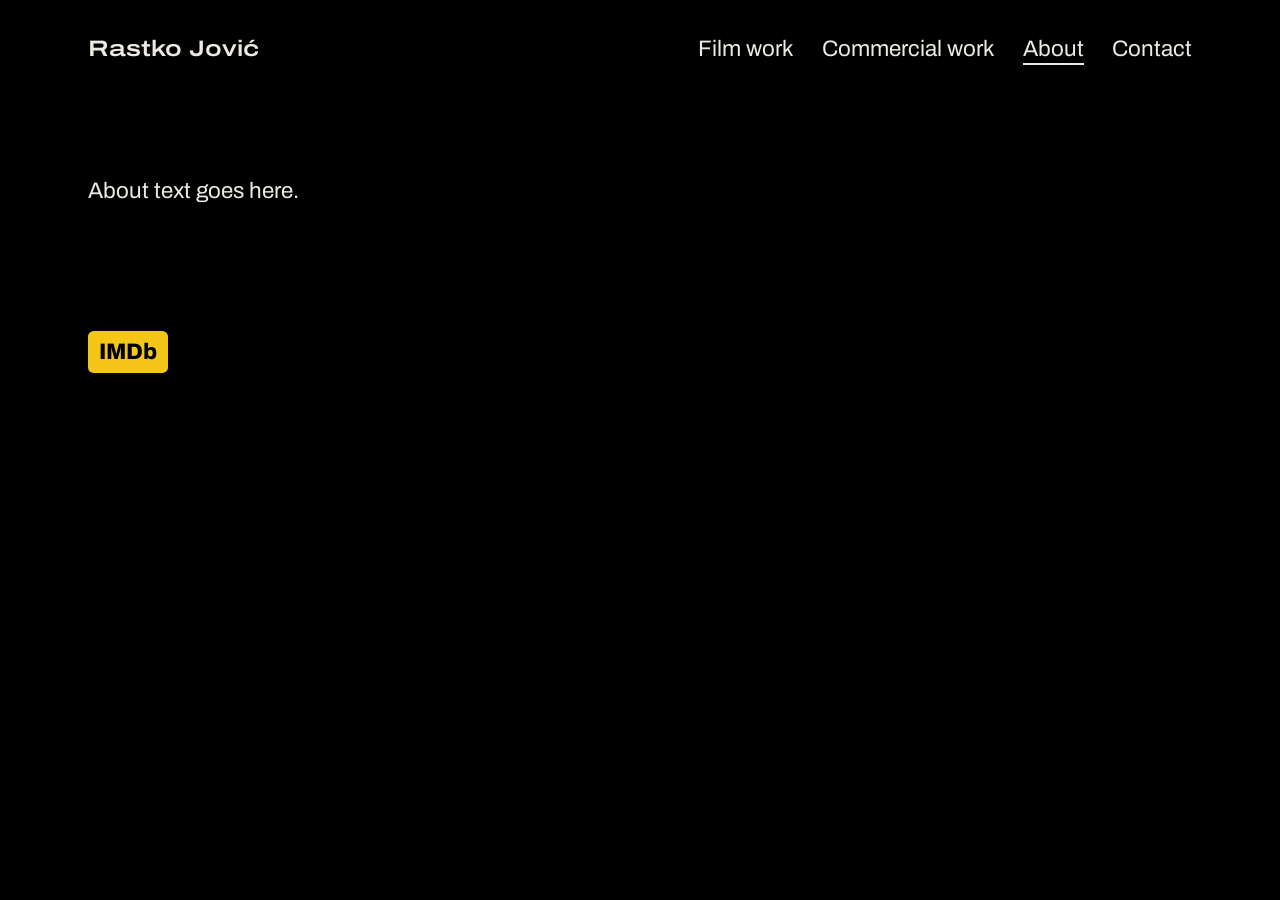
==== about.html @ 61df76c8 "Initial commit" ====
<!DOCTYPE html>
<html lang="en">
<head>
<meta charset="utf-8">
<meta name="viewport" content="width=device-width, initial-scale=1">
<title>About | Rastko Jović</title>
<meta name="description" content="About Rastko Jović, composer.">
<link rel="preconnect" href="https://fonts.googleapis.com">
<link rel="preconnect" href="https://fonts.gstatic.com" crossorigin>
<link href="https://fonts.googleapis.com/css2?family=Archivo:wdth,wght@62..125,100..900&display=swap" rel="stylesheet">
<link rel="stylesheet" href="style.css">
</head>
<body>
<div class="page">
  <header class="top">
    <a class="name" href="index.html">Rastko Jović</a>
    <nav aria-label="Main">
      <a href="film.html">Film work</a>
      <a href="commercial.html">Commercial work</a>
      <a href="about.html" aria-current="page">About</a>
      <a href="contact.html">Contact</a>
    </nav>
  </header>

  <main class="prose">
    <h1 class="sr-only">About</h1>
    <p>About text goes here.</p>
  </main>

  <footer>
    <a class="imdb" href="https://www.imdb.com/name/nm8775212/" target="_blank" rel="noopener" aria-label="Rastko Jović on IMDb">IMDb</a>
  </footer>
</div>
</body>
</html>
---- style.css ----
*, *::before, *::after { box-sizing: border-box; }

html { -webkit-text-size-adjust: 100%; }

body {
  margin: 0;
  background: #000;
  color: #EDEAE3;
  font-family: 'Archivo', Arial, sans-serif;
  font-size: clamp(1.2rem, 1rem + 0.6vw, 1.4rem);
  line-height: 1.5;
}

a { color: inherit; }

a:focus-visible, video:focus-visible {
  outline: 3px solid #EDEAE3;
  outline-offset: 4px;
}

.sr-only {
  position: absolute;
  width: 1px;
  height: 1px;
  overflow: hidden;
  clip-path: inset(50%);
  white-space: nowrap;
}

/* Navigation, shared by all pages */

nav {
  display: flex;
  flex-wrap: wrap;
  gap: 0.4rem 1.75rem;
}

nav a { text-decoration: none; }

nav a:hover,
nav a[aria-current="page"] {
  text-decoration: underline;
  text-decoration-thickness: 2px;
  text-underline-offset: 0.3em;
}

/* Home */

.home-wrap {
  min-height: 100vh;
  min-height: 100svh;
  display: flex;
  flex-direction: column;
  justify-content: space-between;
  padding: clamp(1.25rem, 3vw, 2rem) clamp(1.25rem, 4vw, 3rem) clamp(1.75rem, 4vw, 3rem);
}

.home-nav { justify-content: flex-end; }

.hero-name {
  margin: 0;
  font-stretch: 125%;
  font-weight: 700;
  font-size: clamp(3.6rem, 15vw, 13rem);
  line-height: 0.92;
  letter-spacing: -0.02em;
  animation: name-in 1.8s cubic-bezier(0.2, 0.6, 0.2, 1) both;
}

.tagline { margin: 1.2rem 0 0; }

.late { animation: fade-in 1s ease 1.3s both; }

@keyframes name-in {
  from { opacity: 0; letter-spacing: 0.08em; }
  to   { opacity: 1; letter-spacing: -0.02em; }
}

@keyframes fade-in {
  from { opacity: 0; }
  to   { opacity: 1; }
}

@media (prefers-reduced-motion: reduce) {
  .hero-name, .late { animation: none; }
}

/* Inner pages */

.page {
  max-width: 1200px;
  margin: 0 auto;
  padding: 0 clamp(1.25rem, 4vw, 3rem);
}

.top {
  display: flex;
  flex-wrap: wrap;
  justify-content: space-between;
  align-items: baseline;
  gap: 0.75rem 2rem;
  padding: clamp(1.25rem, 3vw, 2rem) 0;
}

.top .name {
  font-stretch: 125%;
  font-weight: 600;
  text-decoration: none;
}

footer { padding: clamp(3rem, 8vw, 6rem) 0 2rem; }

.imdb {
  display: inline-block;
  padding: 0.2em 0.5em;
  border-radius: 0.25em;
  background: #F5C518;
  color: #000;
  font-weight: 800;
  text-decoration: none;
}

/* Film work */

.film { margin-top: clamp(2rem, 6vw, 4rem); }

.film + .film { margin-top: clamp(4rem, 10vw, 8rem); }

.film h2 {
  margin: 0;
  font-stretch: 125%;
  font-weight: 700;
  font-size: clamp(2.2rem, 6vw, 4.5rem);
  line-height: 1;
  letter-spacing: -0.015em;
}

.film h2 a {
  text-decoration-thickness: 0.06em;
  text-underline-offset: 0.14em;
}

.film p { margin: 0.7rem 0 0; }

.film video {
  display: block;
  width: 100%;
  height: auto;
  margin-top: clamp(1.5rem, 4vw, 3rem);
  background: #111;
}

/* Commercial work */

.works {
  display: flex;
  align-items: flex-start;
  gap: clamp(1rem, 3vw, 2.5rem);
  margin-top: clamp(2rem, 6vw, 4rem);
}

.work {
  flex: var(--r) 1 0;
  min-width: 0;
  text-decoration: none;
}

.work img {
  display: block;
  width: 100%;
  aspect-ratio: var(--r);
  object-fit: cover;
  transition: opacity 0.2s;
}

.work:hover img { opacity: 0.85; }

.work-title {
  display: block;
  margin-top: 0.8rem;
  font-stretch: 125%;
  font-weight: 600;
  line-height: 1.25;
  text-decoration: underline;
  text-decoration-thickness: 2px;
  text-underline-offset: 0.2em;
}

.work-role { display: block; margin-top: 0.3rem; }

@media (max-width: 700px) {
  .works { flex-direction: column; }
  .work { flex: none; width: 100%; }
  .work.tall { width: 65%; }
}

/* About */

.prose {
  max-width: 36em;
  margin-top: clamp(2rem, 6vw, 5rem);
}

.prose p { margin: 0 0 1.2em; }

/* Contact */

.contact { margin-top: clamp(3rem, 10vw, 8rem); }

.email {
  font-weight: 600;
  font-size: clamp(1.3rem, 5vw, 4rem);
  letter-spacing: -0.01em;
  overflow-wrap: anywhere;
  text-decoration-thickness: 0.05em;
  text-underline-offset: 0.15em;
}

.contact .imdb {
  margin-top: 2.5rem;
  font-size: 1.5em;
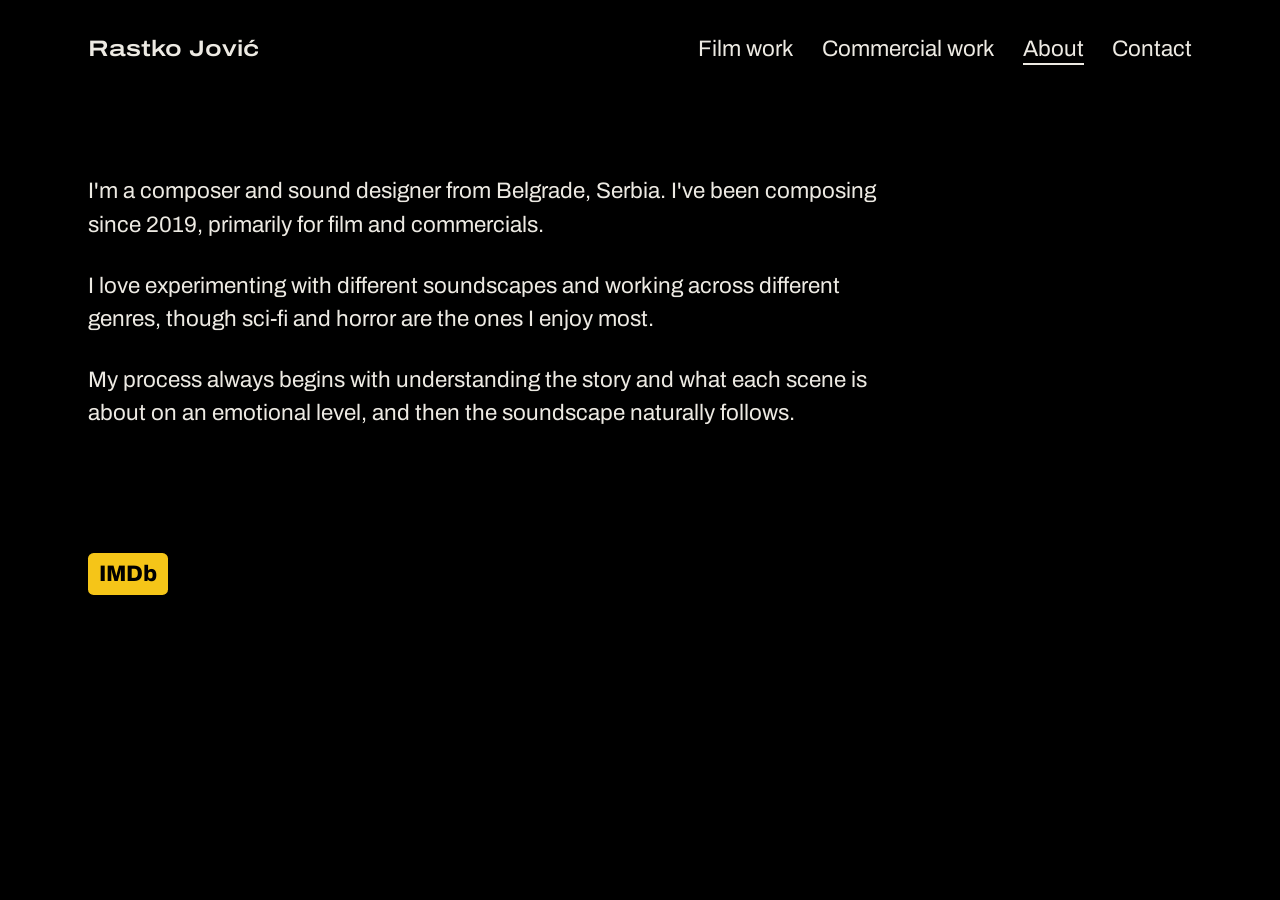
==== commit 75d78a92: "Update about.html" ====
--- a/about.html
+++ b/about.html
@@ -4,7 +4,7 @@
 <meta charset="utf-8">
 <meta name="viewport" content="width=device-width, initial-scale=1">
 <title>About | Rastko Jović</title>
-<meta name="description" content="About Rastko Jović, composer.">
+<meta name="description" content="Rastko Jović is a composer and sound designer from Belgrade, Serbia.">
 <link rel="preconnect" href="https://fonts.googleapis.com">
 <link rel="preconnect" href="https://fonts.gstatic.com" crossorigin>
 <link href="https://fonts.googleapis.com/css2?family=Archivo:wdth,wght@62..125,100..900&display=swap" rel="stylesheet">
@@ -24,7 +24,9 @@
 
   <main class="prose">
     <h1 class="sr-only">About</h1>
-    <p>About text goes here.</p>
+    <p>I'm a composer and sound designer from Belgrade, Serbia. I've been composing since 2019, primarily for film and commercials.</p>
+    <p>I love experimenting with different soundscapes and working across different genres, though sci-fi and horror are the ones I enjoy most.</p>
+    <p>My process always begins with understanding the story and what each scene is about on an emotional level, and then the soundscape naturally follows.</p>
   </main>
 
   <footer>
--- a/style.css
+++ b/style.css
@@ -218,4 +218,17 @@
 
 .contact .imdb {
   margin-top: 2.5rem;
-  font-size: 1.5em;+  font-size: 1.5em;
+
+/* Navigation in one line on phones */
+
+@media (max-width: 600px) {
+  nav, .home-nav {
+    flex-wrap: nowrap;
+    justify-content: space-between;
+    gap: 0;
+    width: 100%;
+    font-size: min(4vw, 1.2rem);
+    white-space: nowrap;
+  }
+}
